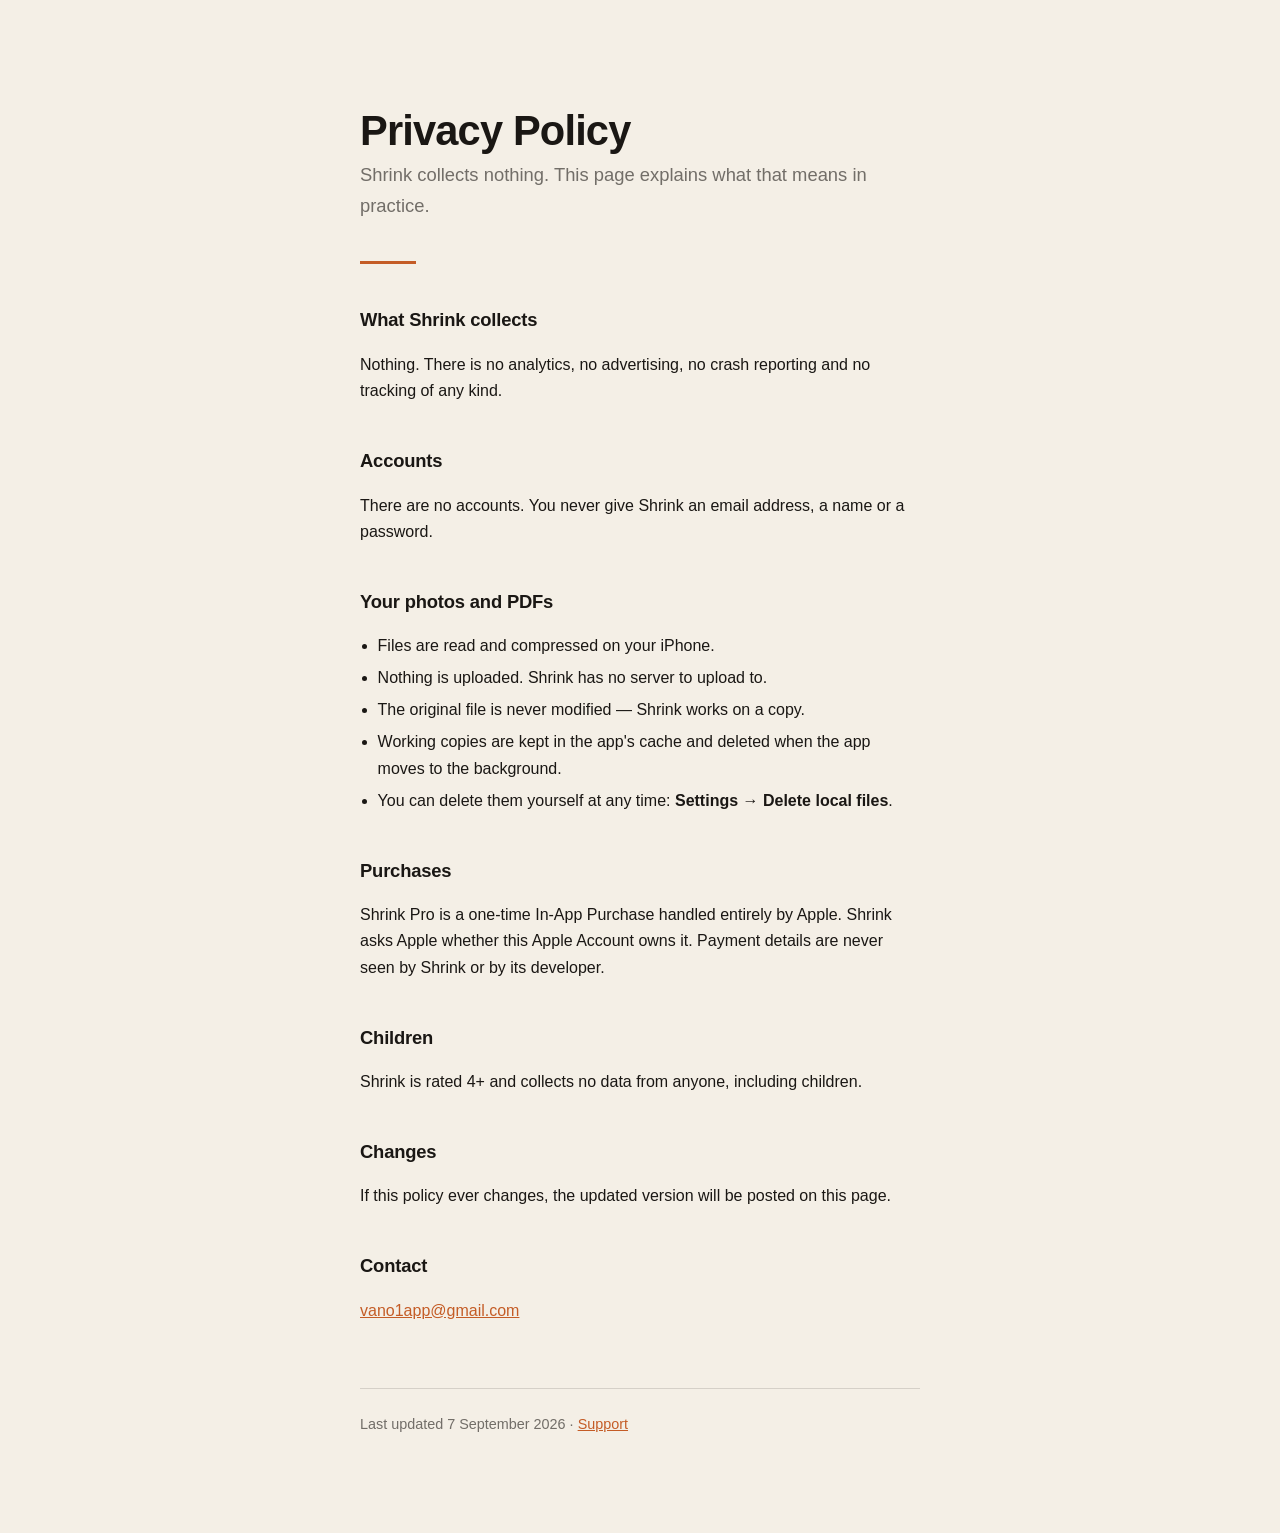
==== privacy.html @ ba434cbe "Support and privacy pages for Shrink Static, no scripts, no trackers. Privacy page states the app's " ====
<!doctype html>
<html lang="en-GB">
<head>
<meta charset="utf-8">
<meta name="viewport" content="width=device-width,initial-scale=1">
<title>Shrink — Privacy Policy</title>
<link rel="stylesheet" href="style.css">
</head>
<body>
<main>
  <h1>Privacy Policy</h1>
  <p class="lede">Shrink collects nothing. This page explains what that means in practice.</p>
  <hr class="rule">

  <h2>What Shrink collects</h2>
  <p>Nothing. There is no analytics, no advertising, no crash reporting and no tracking of any kind.</p>

  <h2>Accounts</h2>
  <p>There are no accounts. You never give Shrink an email address, a name or a password.</p>

  <h2>Your photos and PDFs</h2>
  <ul>
    <li>Files are read and compressed on your iPhone.</li>
    <li>Nothing is uploaded. Shrink has no server to upload to.</li>
    <li>The original file is never modified — Shrink works on a copy.</li>
    <li>Working copies are kept in the app's cache and deleted when the app moves to the background.</li>
    <li>You can delete them yourself at any time: <strong>Settings → Delete local files</strong>.</li>
  </ul>

  <h2>Purchases</h2>
  <p>Shrink Pro is a one-time In-App Purchase handled entirely by Apple. Shrink asks Apple whether
  this Apple Account owns it. Payment details are never seen by Shrink or by its developer.</p>

  <h2>Children</h2>
  <p>Shrink is rated 4+ and collects no data from anyone, including children.</p>

  <h2>Changes</h2>
  <p>If this policy ever changes, the updated version will be posted on this page.</p>

  <h2>Contact</h2>
  <p><a href="mailto:vano1app@gmail.com">vano1app@gmail.com</a></p>

  <footer>
    Last updated 7 September 2026 · <a href="index.html">Support</a>
  </footer>
</main>
</body>
</html>
---- style.css ----
:root { --cream:#F4EFE6; --ink:#1A1714; --accent:#C45C26; --muted:rgba(26,23,20,.6); }
* { box-sizing:border-box; }
body { margin:0; background:var(--cream); color:var(--ink);
  font:16px/1.65 -apple-system,BlinkMacSystemFont,"Segoe UI",Helvetica,Arial,sans-serif; }
main { max-width:38rem; margin:0 auto; padding:12vh 1.5rem 6rem; }
h1 { font-size:2.6rem; line-height:1.1; letter-spacing:-.02em; margin:0 0 .4rem; font-weight:800; }
h2 { font-size:1.15rem; margin:2.6rem 0 .6rem; letter-spacing:-.01em; }
.lede { font-size:1.15rem; color:var(--muted); margin:0 0 2.5rem; }
.rule { width:56px; height:3px; background:var(--accent); border:0; margin:1.6rem 0 0; }
ul { padding-left:1.1rem; } li { margin:.35rem 0; }
a { color:var(--accent); }
footer { margin-top:4rem; padding-top:1.5rem; border-top:1px solid rgba(26,23,20,.14);
  color:var(--muted); font-size:.9rem; }
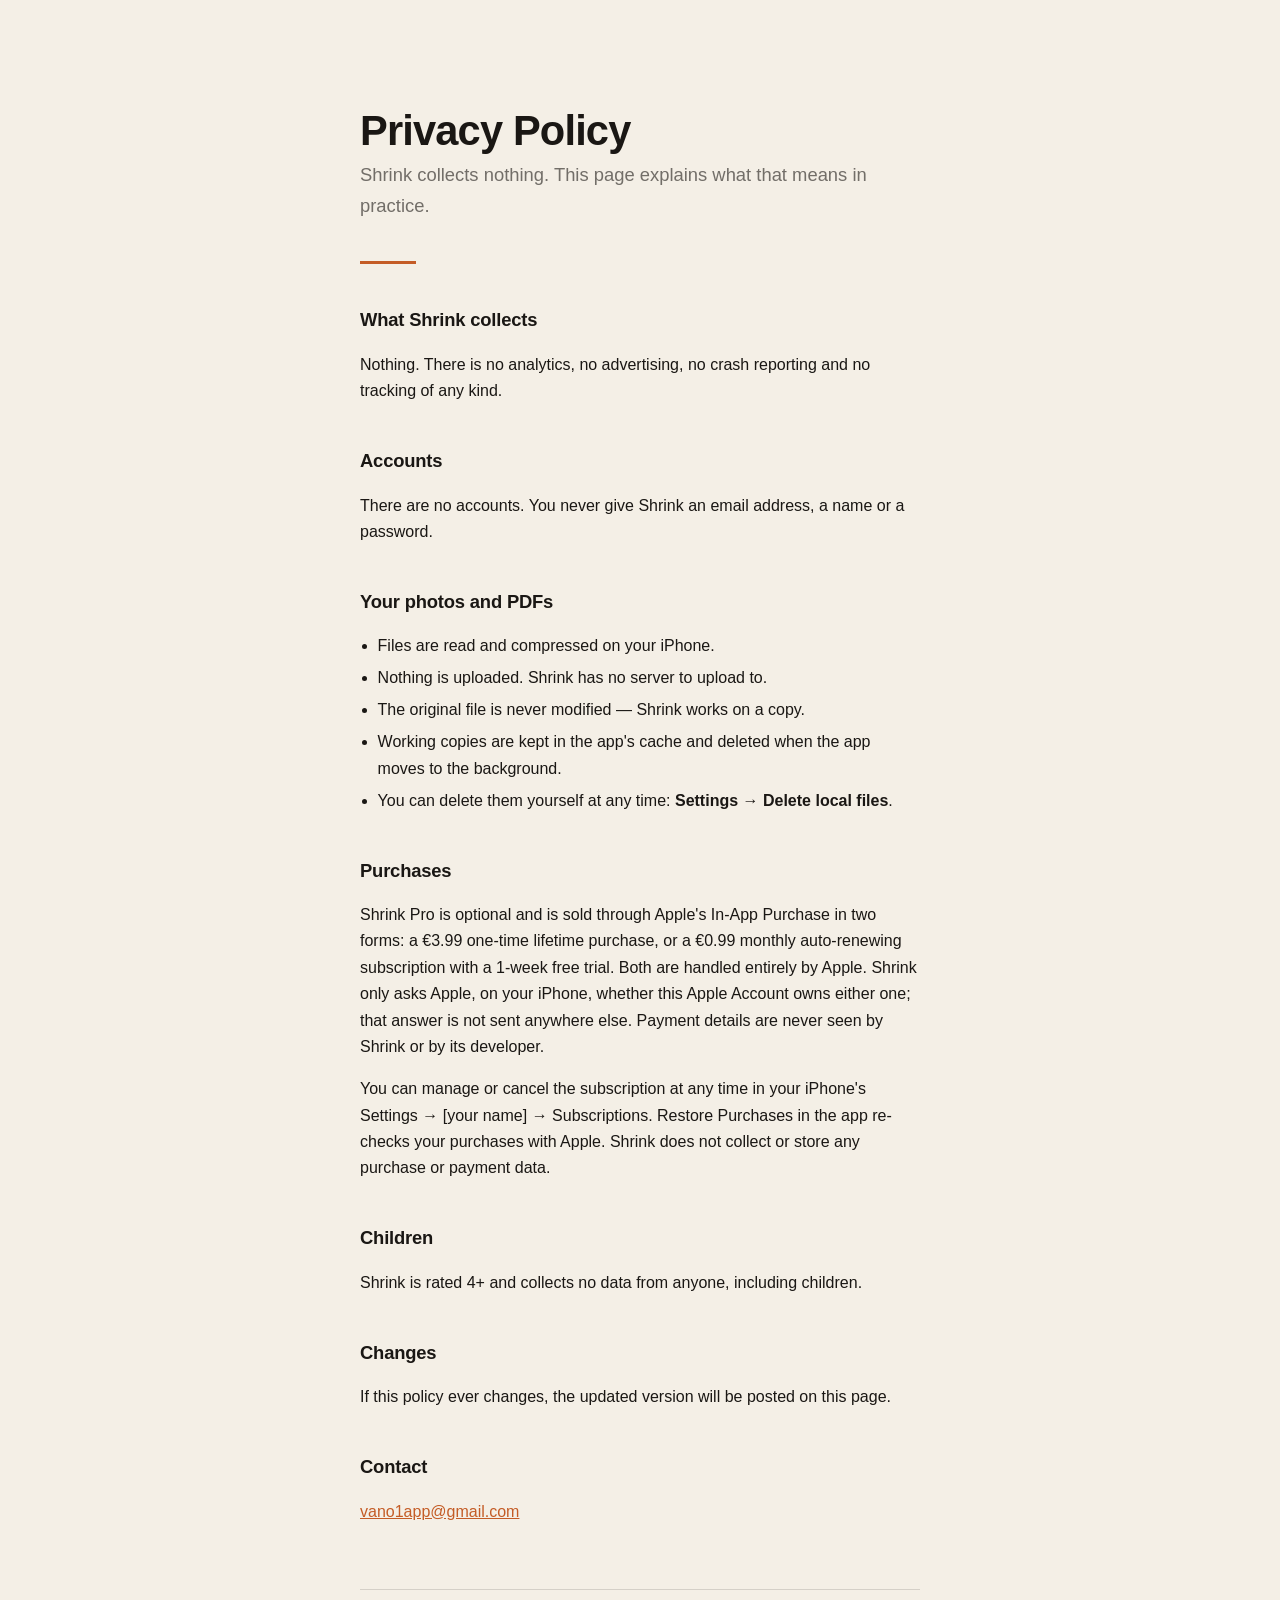
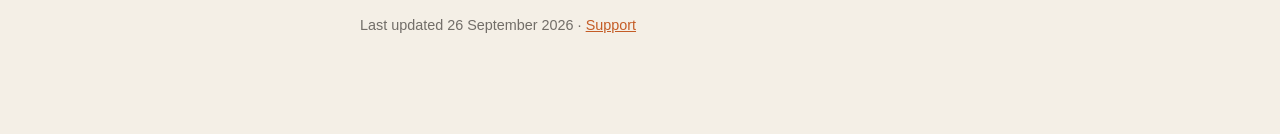
==== commit c9fa65d0: "Describe both Pro options (lifetime €3.99, monthly €0.99 with 1-week trial), cancellation and restor" ====
--- a/privacy.html
+++ b/privacy.html
@@ -28,8 +28,14 @@
   </ul>
 
   <h2>Purchases</h2>
-  <p>Shrink Pro is a one-time In-App Purchase handled entirely by Apple. Shrink asks Apple whether
-  this Apple Account owns it. Payment details are never seen by Shrink or by its developer.</p>
+  <p>Shrink Pro is optional and is sold through Apple's In-App Purchase in two forms: a €3.99 one-time
+  lifetime purchase, or a €0.99 monthly auto-renewing subscription with a 1-week free trial. Both are
+  handled entirely by Apple. Shrink only asks Apple, on your iPhone, whether this Apple Account owns
+  either one; that answer is not sent anywhere else. Payment details are never seen by Shrink or by its
+  developer.</p>
+  <p>You can manage or cancel the subscription at any time in your iPhone's Settings → [your name] →
+  Subscriptions. Restore Purchases in the app re-checks your purchases with Apple. Shrink does not collect
+  or store any purchase or payment data.</p>
 
   <h2>Children</h2>
   <p>Shrink is rated 4+ and collects no data from anyone, including children.</p>
@@ -41,7 +47,7 @@
   <p><a href="mailto:vano1app@gmail.com">vano1app@gmail.com</a></p>
 
   <footer>
-    Last updated 7 September 2026 · <a href="index.html">Support</a>
+    Last updated 26 September 2026 · <a href="index.html">Support</a>
   </footer>
 </main>
 </body>
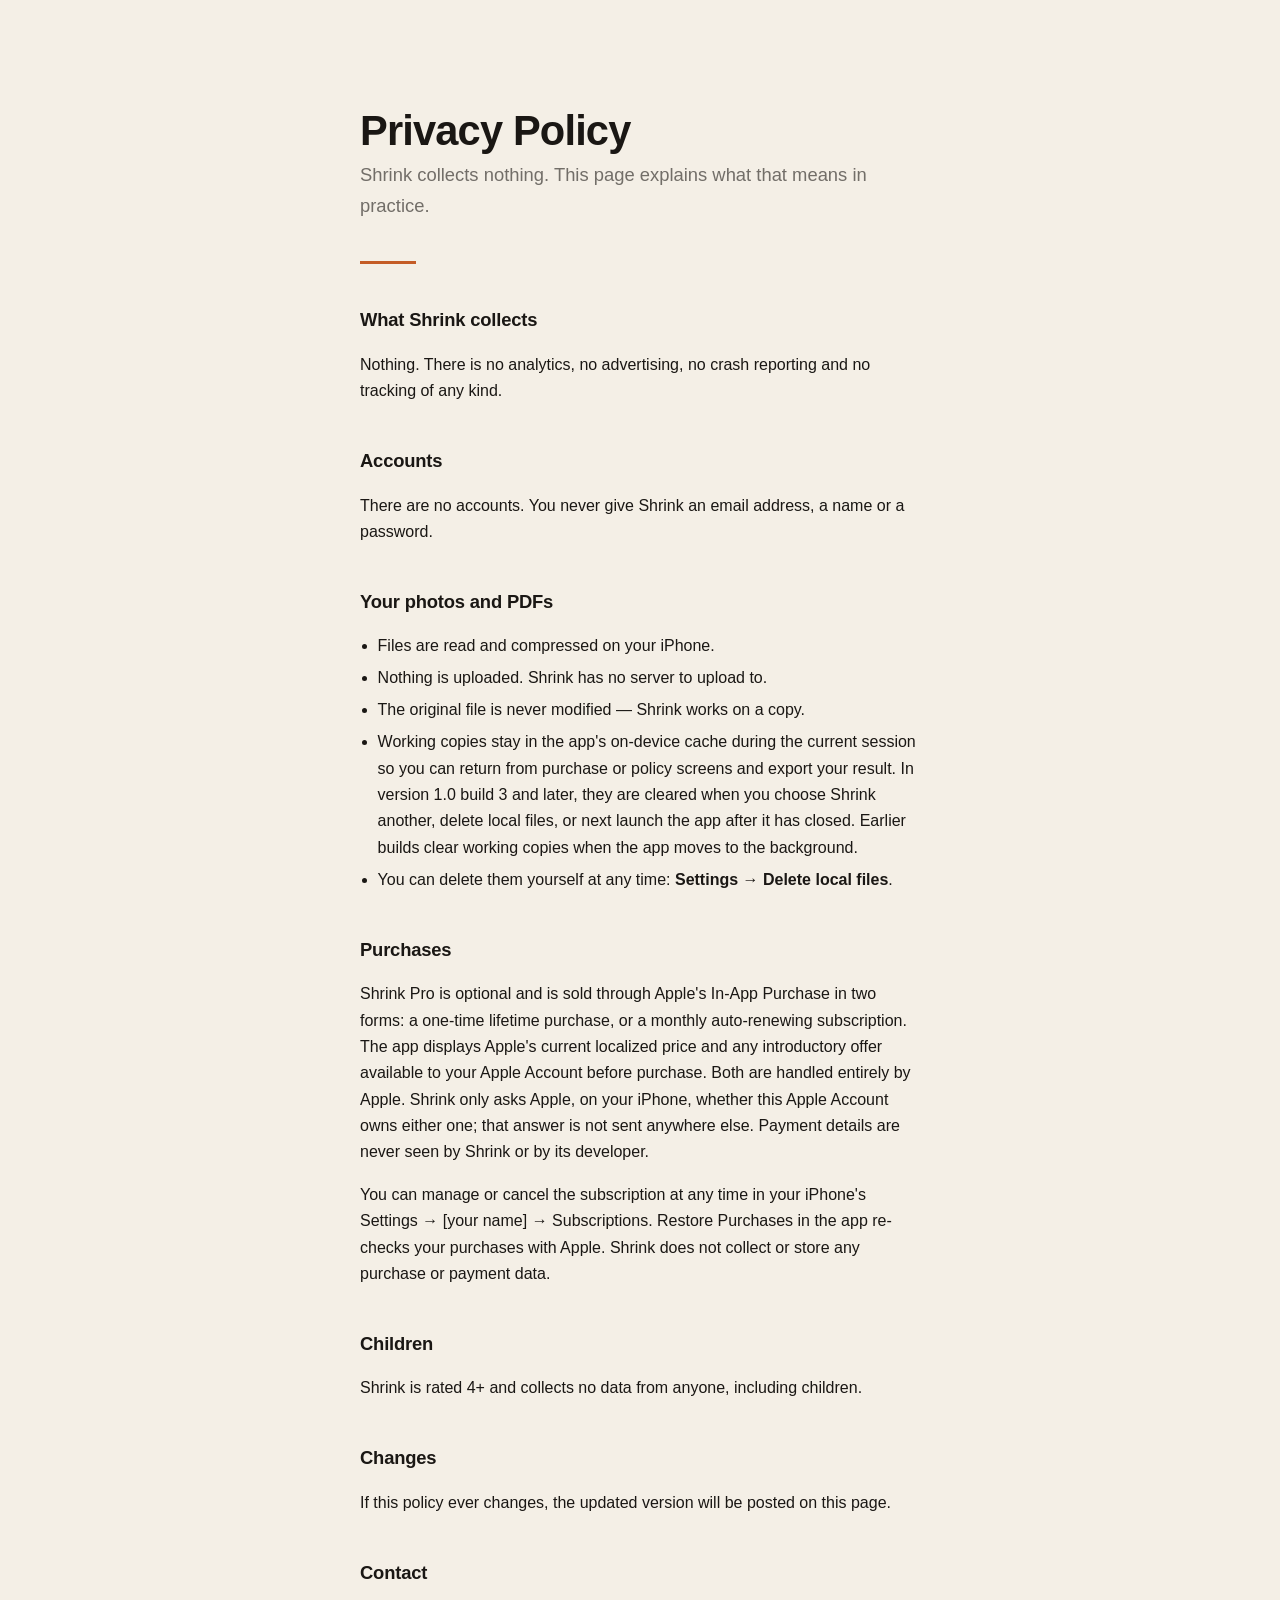
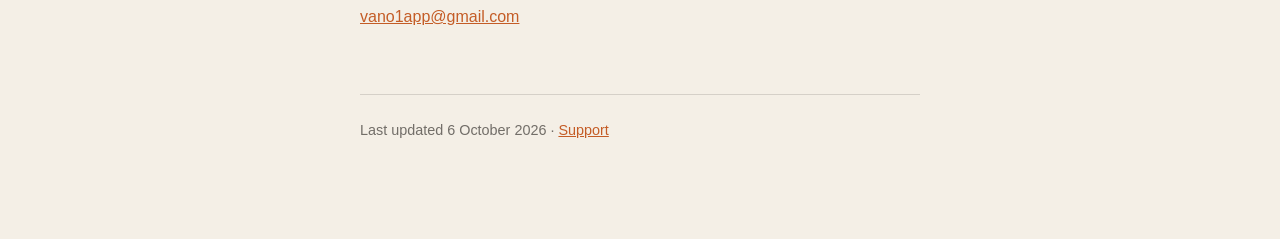
==== commit f04c7d35: "Clarify PDF preview and on-device session retention" ====
--- a/privacy.html
+++ b/privacy.html
@@ -23,13 +23,14 @@
     <li>Files are read and compressed on your iPhone.</li>
     <li>Nothing is uploaded. Shrink has no server to upload to.</li>
     <li>The original file is never modified — Shrink works on a copy.</li>
-    <li>Working copies are kept in the app's cache and deleted when the app moves to the background.</li>
+    <li>Working copies stay in the app's on-device cache during the current session so you can return from purchase or policy screens and export your result. In version 1.0 build 3 and later, they are cleared when you choose Shrink another, delete local files, or next launch the app after it has closed. Earlier builds clear working copies when the app moves to the background.</li>
     <li>You can delete them yourself at any time: <strong>Settings → Delete local files</strong>.</li>
   </ul>
 
   <h2>Purchases</h2>
-  <p>Shrink Pro is optional and is sold through Apple's In-App Purchase in two forms: a €3.99 one-time
-  lifetime purchase, or a €0.99 monthly auto-renewing subscription with a 1-week free trial. Both are
+  <p>Shrink Pro is optional and is sold through Apple's In-App Purchase in two forms: a one-time
+  lifetime purchase, or a monthly auto-renewing subscription. The app displays Apple's current localized
+  price and any introductory offer available to your Apple Account before purchase. Both are
   handled entirely by Apple. Shrink only asks Apple, on your iPhone, whether this Apple Account owns
   either one; that answer is not sent anywhere else. Payment details are never seen by Shrink or by its
   developer.</p>
@@ -47,7 +48,7 @@
   <p><a href="mailto:vano1app@gmail.com">vano1app@gmail.com</a></p>
 
   <footer>
-    Last updated 26 September 2026 · <a href="index.html">Support</a>
+    Last updated 6 October 2026 · <a href="index.html">Support</a>
   </footer>
 </main>
 </body>
